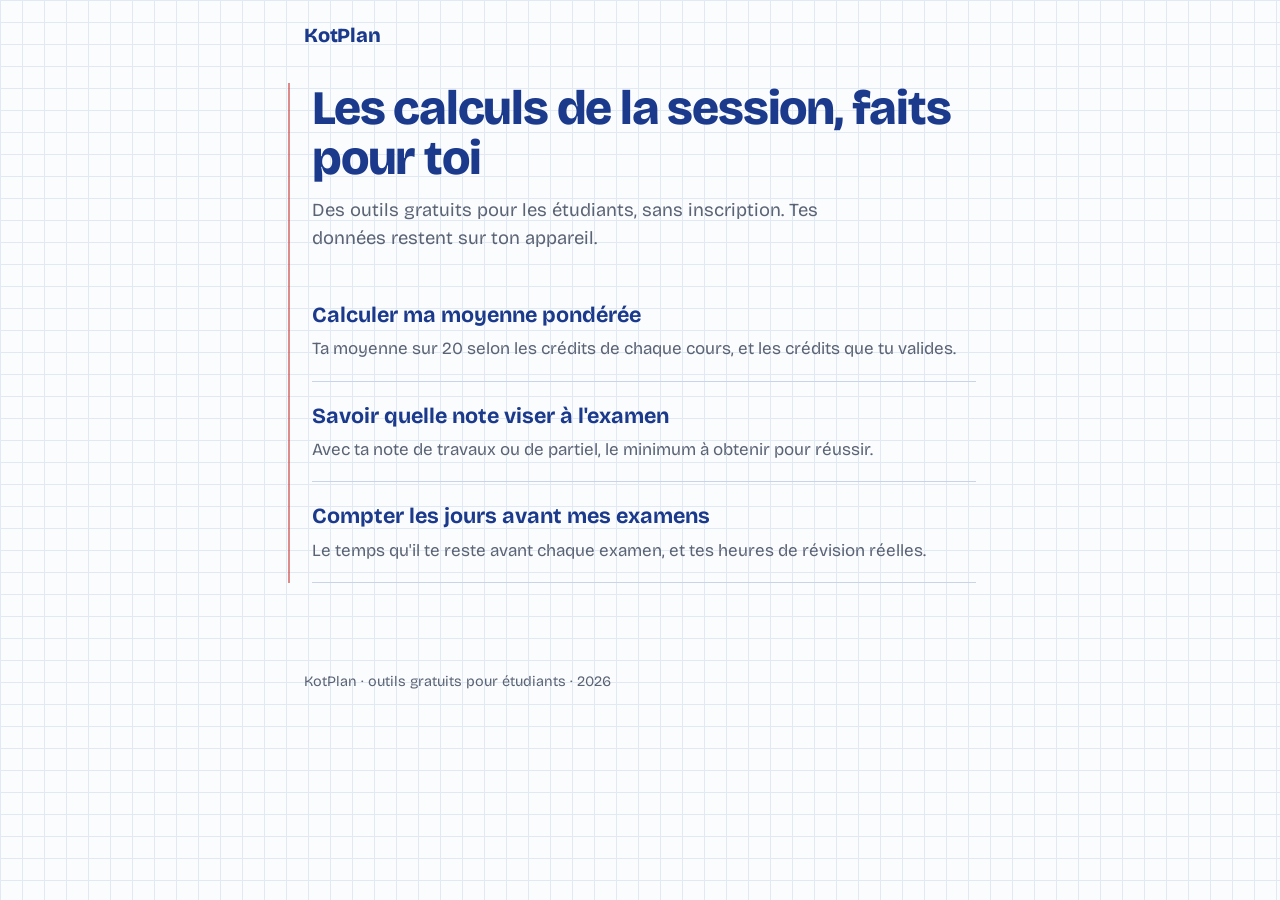
==== index.html @ e73224c3 "Mise en ligne du site d'outils KotPlan Co-Authored-By: Claude Opus 5.5 <noreply@anthropic.com>" ====
<!doctype html>
<html lang="fr-BE">
<head>
<meta charset="utf-8">
<meta name="viewport" content="width=device-width, initial-scale=1">
<title>KotPlan – outils gratuits pour étudiants : moyenne, note à l'examen, blocus</title>
<meta name="description" content="Calculateurs gratuits pour étudiants : moyenne pondérée par crédits, note nécessaire à l'examen, compte à rebours du blocus. Sans inscription.">
<link rel="canonical" href="https://kotplancontact-gif.github.io/">
<link rel="preconnect" href="https://fonts.googleapis.com">
<link rel="preconnect" href="https://fonts.gstatic.com" crossorigin>
<link href="https://fonts.googleapis.com/css2?family=Bricolage+Grotesque:opsz,wght@12..96,400;12..96,600;12..96,700;12..96,800&display=swap" rel="stylesheet">
<link rel="stylesheet" href="assets/style.css">
<link rel="icon" href="assets/favicon.svg" type="image/svg+xml">
</head>
<body>
<header class="site-head"><div class="wrap">
  <a class="brand" href="./">KotPlan</a>
</div></header>

<main><div class="wrap">
  <h1>Les calculs de la session, faits pour toi</h1>
  <p class="lede">Des outils gratuits pour les étudiants, sans inscription. Tes données restent sur ton appareil.</p>

  <ul class="toc">
    <li><a href="moyenne-ponderee/">Calculer ma moyenne pondérée</a>
      <p>Ta moyenne sur 20 selon les crédits de chaque cours, et les crédits que tu valides.</p></li>
    <li><a href="note-examen/">Savoir quelle note viser à l'examen</a>
      <p>Avec ta note de travaux ou de partiel, le minimum à obtenir pour réussir.</p></li>
    <li><a href="compte-a-rebours-blocus/">Compter les jours avant mes examens</a>
      <p>Le temps qu'il te reste avant chaque examen, et tes heures de révision réelles.</p></li>
  </ul>

  <aside class="kit">
    <p>Le Kit Blocus transforme tes dates d'examen en planning de révisions complet, jour par jour, dans Excel ou Google Sheets.</p>
    <a data-kit href="#">Voir le Kit Blocus</a>
  </aside>
</div></main>

<footer class="site-foot"><div class="wrap">
  <p>KotPlan · outils gratuits pour étudiants · <span data-year></span></p>
</div></footer>
<script src="assets/site.js"></script>
</body>
</html>
---- assets/style.css ----
/* KotPlan outils — feuille quadrillée, encre bleue, surligneur, stylo rouge */
:root {
  --paper: #fbfcfe;
  --grid: #e1e9f4;
  --ink: #1b3a8c;
  --text: #1a1f2b;
  --muted: #5b6475;
  --hl: #ffe94d;
  --red: #c8312b;
  --line: #c9d5e6;
  --field: #ffffff;
  --radius: 6px;
  font-family: "Bricolage Grotesque", system-ui, sans-serif;
  color-scheme: light;
}
@media (prefers-color-scheme: dark) {
  :root {
    --paper: #141a26;
    --grid: #1e2636;
    --ink: #8fb0ff;
    --text: #e8ecf4;
    --muted: #a3acbd;
    --hl: #b9a400;
    --red: #ff7b72;
    --line: #34405a;
    --field: #1a2130;
    color-scheme: dark;
  }
}

* { box-sizing: border-box; }
html { -webkit-text-size-adjust: 100%; }
body {
  margin: 0;
  background-color: var(--paper);
  background-image:
    linear-gradient(var(--grid) 1px, transparent 1px),
    linear-gradient(90deg, var(--grid) 1px, transparent 1px);
  background-size: 22px 22px;
  color: var(--text);
  font-size: 1.0625rem;
  line-height: 1.55;
}

a { color: var(--ink); text-underline-offset: 3px; }
a:focus-visible, button:focus-visible, input:focus-visible, summary:focus-visible {
  outline: 3px solid var(--ink);
  outline-offset: 2px;
}

.wrap { max-width: 44rem; margin: 0 auto; padding: 0 16px; }

/* En-tête : une marge de cahier rouge à gauche */
.site-head { padding: 20px 0 8px; }
.site-head .wrap { display: flex; justify-content: space-between; align-items: baseline; gap: 16px; flex-wrap: wrap; }
.brand { font-weight: 800; font-size: 1.25rem; color: var(--ink); text-decoration: none; letter-spacing: -0.01em; }
.site-head nav a { color: var(--muted); font-size: 0.95rem; margin-left: 14px; }

main { padding: 24px 0 56px; }
main .wrap { border-left: 2px solid color-mix(in srgb, var(--red) 55%, transparent); padding-left: 22px; }
@media (max-width: 520px) { main .wrap { border-left: 0; padding-left: 16px; } }

h1 {
  font-size: clamp(2rem, 6vw, 3rem);
  line-height: 1.05;
  letter-spacing: -0.025em;
  font-weight: 800;
  margin: 0 0 12px;
  color: var(--ink);
}
h2 { font-size: 1.35rem; letter-spacing: -0.01em; margin: 40px 0 8px; }
.lede { font-size: 1.15rem; color: var(--muted); margin: 0 0 28px; max-width: 36rem; }

/* Formulaires */
.tool { margin: 8px 0 0; }
.rows { display: grid; gap: 10px; }
.row { display: grid; grid-template-columns: 1fr 6.5rem 6.5rem 2.5rem; gap: 8px; align-items: end; }
.row.two { grid-template-columns: 1fr 1fr; }
.row.date { grid-template-columns: 1fr 11rem 2.5rem; }
@media (max-width: 520px) {
  .row { grid-template-columns: 1fr 1fr 2.5rem; }
  .row .course { grid-column: 1 / -1; }
  .row.date { grid-template-columns: 1fr 2.5rem; }
  .row.date .course { grid-column: 1 / -1; }
}
label { display: block; font-size: 0.85rem; color: var(--muted); margin-bottom: 4px; }
input {
  width: 100%;
  font: inherit;
  font-size: 1.05rem;
  padding: 10px 12px;
  border: 1.5px solid var(--line);
  border-radius: var(--radius);
  background: var(--field);
  color: var(--text);
  font-variant-numeric: tabular-nums;
}
input:focus { border-color: var(--ink); }
input[aria-invalid="true"] { border-color: var(--red); }

button {
  font: inherit;
  font-weight: 700;
  border-radius: var(--radius);
  cursor: pointer;
  border: 0;
}
.btn { background: var(--ink); color: var(--paper); padding: 12px 20px; font-size: 1.05rem; }
.btn-ghost { background: transparent; color: var(--ink); padding: 10px 4px; text-decoration: underline; text-underline-offset: 3px; }
.btn-remove { background: transparent; color: var(--muted); font-size: 1.4rem; line-height: 1; height: 46px; }
.btn-remove:hover { color: var(--red); }
.actions { display: flex; gap: 16px; align-items: center; margin: 16px 0 0; flex-wrap: wrap; }

/* Résultat : le moment surligné */
.result { margin: 32px 0 0; min-height: 4rem; }
.result[hidden] { display: none; }
.big {
  font-size: clamp(3rem, 14vw, 5.5rem);
  font-weight: 800;
  line-height: 1;
  letter-spacing: -0.04em;
  font-variant-numeric: tabular-nums;
  display: inline;
  color: var(--text);
  background-image: linear-gradient(transparent 52%, var(--hl) 52%, var(--hl) 92%, transparent 92%);
  background-repeat: no-repeat;
  background-size: 100% 100%;
  padding: 0 0.08em;
}
.big.fail { color: var(--red); }
.big .unit { font-size: 0.4em; font-weight: 600; letter-spacing: 0; color: var(--muted); }
.big.swipe { animation: swipe 520ms cubic-bezier(.3,.7,.2,1) both; }
@keyframes swipe { from { background-size: 0% 100%; } to { background-size: 100% 100%; } }
@media (prefers-reduced-motion: reduce) { .big.swipe { animation: none; } }
.result p { margin: 14px 0 0; }
.facts { list-style: none; padding: 0; margin: 16px 0 0; display: grid; gap: 4px; }
.facts strong { font-variant-numeric: tabular-nums; }
.error { color: var(--red); font-weight: 600; margin: 12px 0 0; }

/* Liste des examens (compte à rebours) */
.countdown { list-style: none; padding: 0; margin: 16px 0 0; }
.countdown li { display: flex; justify-content: space-between; gap: 12px; padding: 10px 0; border-bottom: 1px dashed var(--line); }
.countdown .days { font-weight: 800; font-variant-numeric: tabular-nums; color: var(--ink); white-space: nowrap; }
.countdown .soon .days { color: var(--red); }

/* Renvoi vers le kit : une note collée dans la marge */
.kit {
  margin: 44px 0 0;
  padding: 18px 20px;
  background: color-mix(in srgb, var(--hl) 38%, var(--paper));
  border-radius: 2px;
  transform: rotate(-0.6deg);
  max-width: 34rem;
  box-shadow: 0 1px 0 var(--line);
}
.kit p { margin: 0 0 10px; }
.kit a { font-weight: 700; }
@media (prefers-reduced-motion: reduce) { .kit { transform: none; } }

/* Accueil : sommaire des outils */
.toc { list-style: none; padding: 0; margin: 8px 0 0; }
.toc li { padding: 18px 0; border-bottom: 1px solid var(--line); }
.toc a { font-size: 1.35rem; font-weight: 700; text-decoration: none; }
.toc a:hover { text-decoration: underline; }
.toc p { margin: 4px 0 0; color: var(--muted); }

/* FAQ */
details { border-bottom: 1px solid var(--line); padding: 12px 0; }
summary { cursor: pointer; font-weight: 700; }
details p { margin: 8px 0 0; color: var(--muted); }

.site-foot { padding: 28px 0 40px; color: var(--muted); font-size: 0.9rem; }
.site-foot p { margin: 4px 0; }
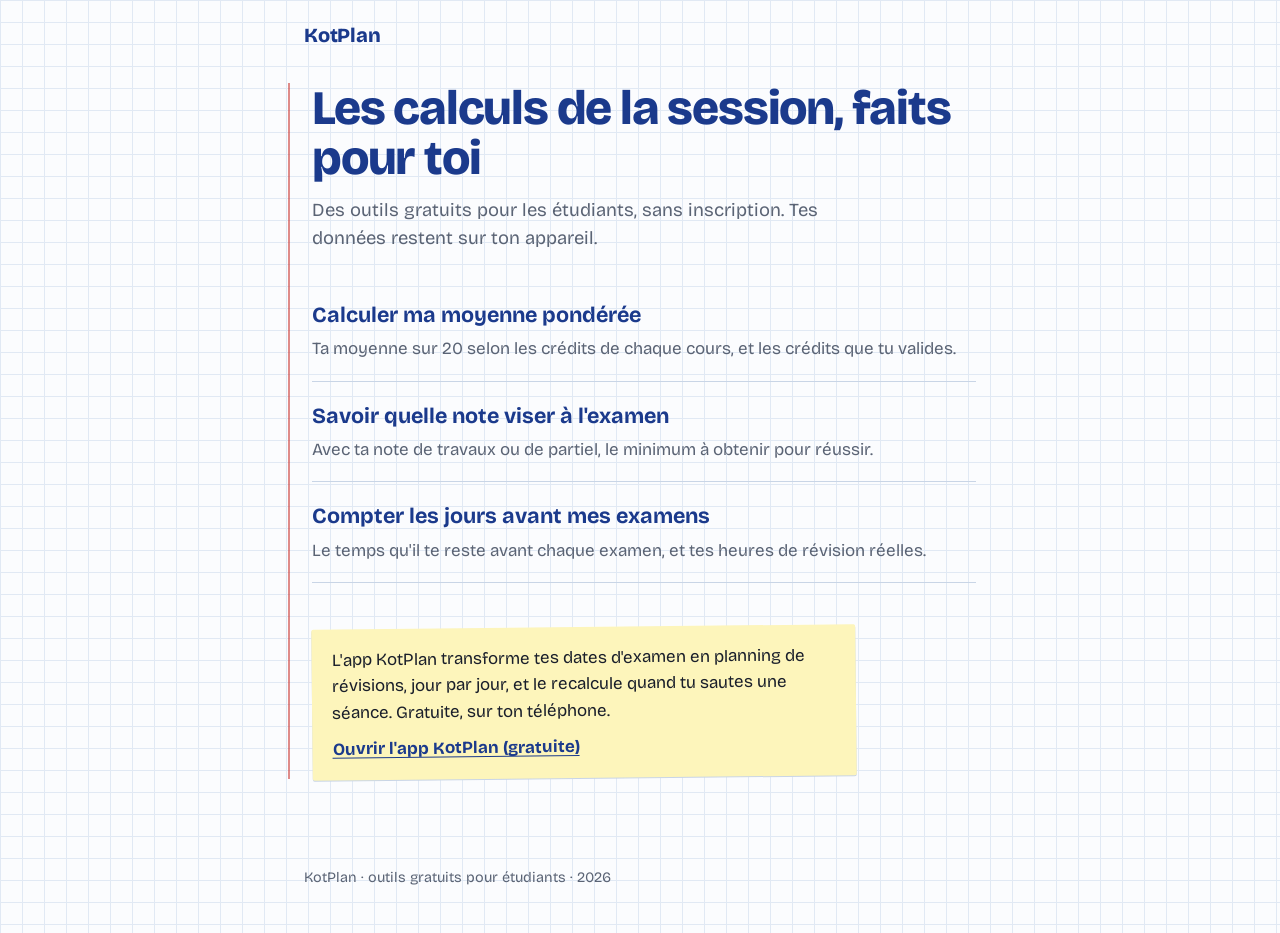
==== commit 5ca44cc8: "Les encarts renvoient vers l'app KotPlan Co-Authored-By: Claude Opus 5.5 <noreply@anthropic.com>" ====
--- a/index.html
+++ b/index.html
@@ -31,8 +31,8 @@
   </ul>
 
   <aside class="kit">
-    <p>Le Kit Blocus transforme tes dates d'examen en planning de révisions complet, jour par jour, dans Excel ou Google Sheets.</p>
-    <a data-kit href="#">Voir le Kit Blocus</a>
+    <p>L'app KotPlan transforme tes dates d'examen en planning de révisions, jour par jour, et le recalcule quand tu sautes une séance. Gratuite, sur ton téléphone.</p>
+    <a data-kit href="#">Ouvrir l'app KotPlan (gratuite)</a>
   </aside>
 </div></main>
 
